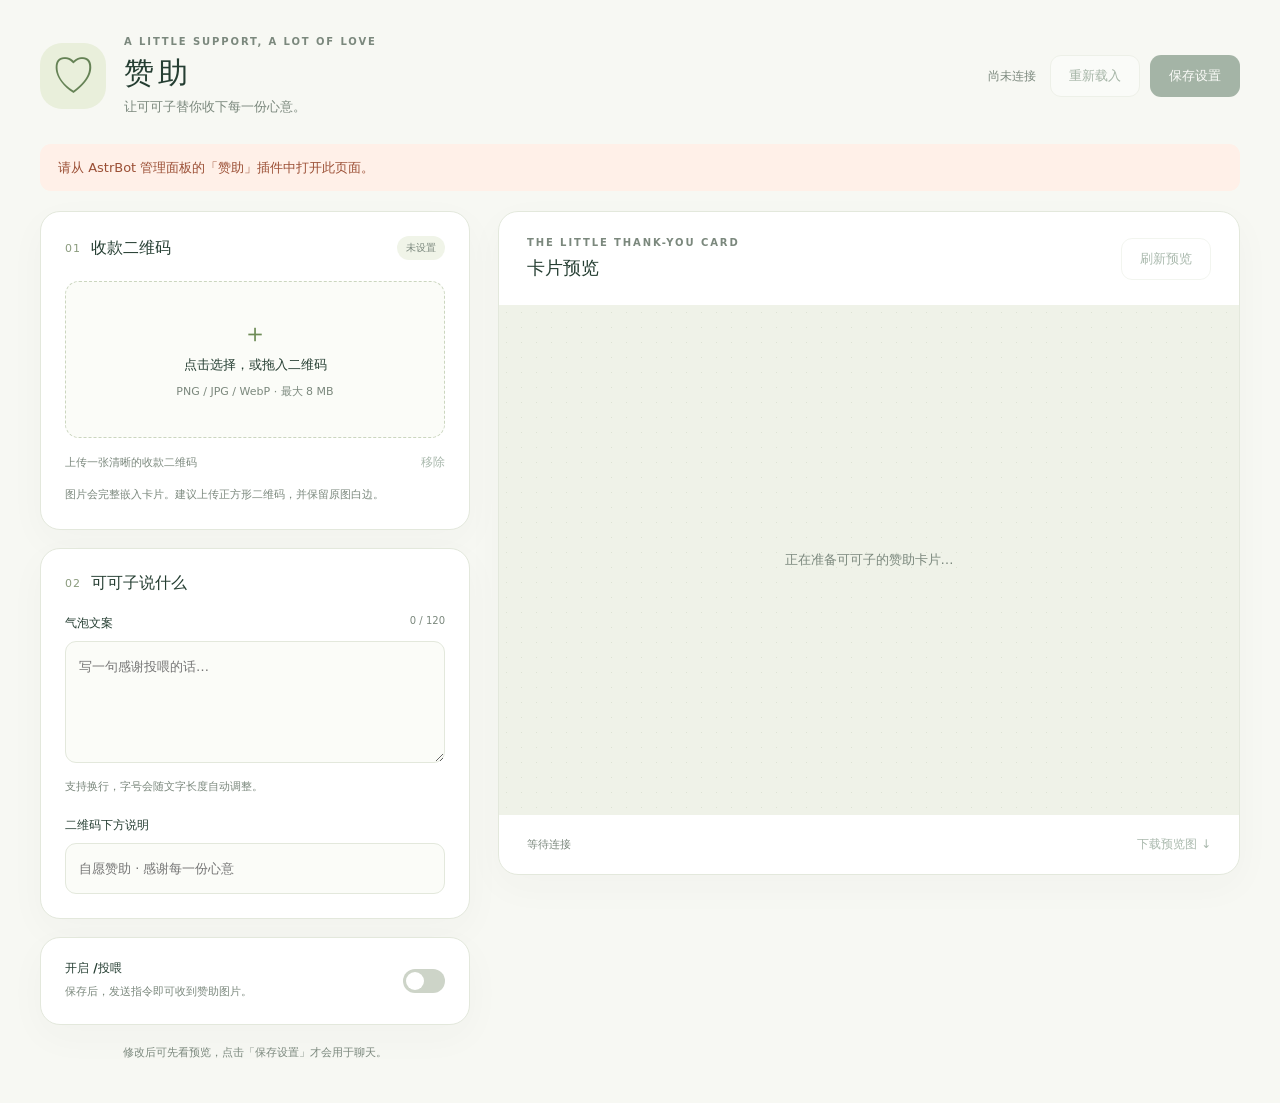
==== views/settings/index.html @ b1eaca6d "feat: 新增可可子赞助图片与配置预览 支持 /投喂 返回赞助卡片，使用用户参考图生成透明角色，完整嵌入付款二维码并支持气泡文案配置。提供兼容 Pages 与 Views 的管理页面，上传和预览使用" ====
<!doctype html>
<html lang="zh-CN">
<head>
  <meta charset="UTF-8" />
  <meta name="viewport" content="width=device-width,initial-scale=1" />
  <title>赞助设置</title>
  <link rel="stylesheet" href="./style.css" />
</head>
<body>
  <main>
    <header>
      <div class="brand"><span class="brand-mark" aria-hidden="true">♡</span><div><p class="eyebrow">A LITTLE SUPPORT, A LOT OF LOVE</p><h1>赞助</h1><p class="subtitle">让可可子替你收下每一份心意。</p></div></div>
      <div class="header-actions"><span id="save-state" class="state">正在连接…</span><button id="reload" type="button" class="secondary">重新载入</button><button id="confirm-reload" type="button" class="secondary" hidden>放弃修改并载入</button><button id="save" type="button" disabled>保存设置</button></div>
    </header>
    <div id="notice" class="notice" role="status" aria-live="polite" hidden></div>
    <div class="layout">
      <form id="settings-form" class="controls" novalidate>
        <section class="panel">
          <div class="section-heading"><span class="step">01</span><h2>收款二维码</h2><span id="qr-state" class="tag">未设置</span></div>
          <label class="upload-zone" id="drop-zone" for="qr-file"><span class="upload-icon" aria-hidden="true">＋</span><strong>点击选择，或拖入二维码</strong><span>PNG / JPG / WebP · 最大 8 MB</span><input id="qr-file" type="file" accept="image/png,image/jpeg,image/webp" /></label>
          <div class="file-info"><span id="file-name">上传一张清晰的收款二维码</span><button type="button" id="remove-qr" class="text-button" disabled>移除</button></div>
          <p class="hint">图片会完整嵌入卡片。建议上传正方形二维码，并保留原图白边。</p>
        </section>
        <section class="panel">
          <div class="section-heading"><span class="step">02</span><h2>可可子说什么</h2></div>
          <label for="bubble-text">气泡文案 <span id="text-count" class="counter">0 / 120</span></label>
          <textarea id="bubble-text" rows="4" maxlength="120" placeholder="写一句感谢投喂的话…"></textarea>
          <p class="hint">支持换行，字号会随文字长度自动调整。</p>
          <label for="footer-text" class="spaced">二维码下方说明</label>
          <input id="footer-text" type="text" maxlength="32" placeholder="自愿赞助 · 感谢每一份心意" />
        </section>
        <section class="panel compact">
          <div><label for="enabled" class="toggle-title">开启 /投喂</label><p class="hint">保存后，发送指令即可收到赞助图片。</p></div>
          <label class="switch"><input id="enabled" type="checkbox" /><span></span></label>
        </section>
        <p class="local-note">修改后可先看预览，点击「保存设置」才会用于聊天。</p>
      </form>
      <section class="preview-panel" aria-labelledby="preview-title">
        <div class="preview-heading"><div><p class="eyebrow">THE LITTLE THANK-YOU CARD</p><h2 id="preview-title">卡片预览</h2></div><button id="refresh-preview" type="button" class="secondary" disabled>刷新预览</button></div>
        <div class="preview-stage"><div id="preview-empty">正在准备可可子的赞助卡片…</div><img id="preview-image" alt="赞助卡片预览" hidden /></div>
        <div class="preview-footer"><span id="preview-state" role="status">等待连接</span><button id="download" type="button" class="text-button" disabled>下载预览图 ↓</button></div>
      </section>
    </div>
  </main>
  <script type="module" src="./app.js"></script>
</body>
</html>
---- views/settings/style.css ----
:root{font-family:"Microsoft YaHei","PingFang SC",system-ui,sans-serif;color:#253e32;background:#f7f8f3;font-synthesis:none;--surface:#fff;--border:#e3e8dc;--muted:#7b887d;--accent:#42644a;--soft:#f0f4e8;--input:#fbfcf8;--shadow:0 12px 38px #314c3b08;color-scheme:light}
*{box-sizing:border-box}body{margin:0}main{max-width:1320px;margin:auto;padding:36px 40px 40px}header{display:flex;align-items:center;justify-content:space-between;gap:24px;margin-bottom:28px}.brand{display:flex;gap:18px;align-items:center}.brand-mark{display:grid;place-items:center;width:66px;height:66px;border-radius:22px;background:#e9efdb;color:#658255;font-size:45px;font-family:serif}.eyebrow{font-size:10px;letter-spacing:1.9px;font-weight:650;color:var(--muted);margin:0 0 8px}h1{font-size:30px;line-height:1.2;margin:0 0 7px;font-weight:650;letter-spacing:4px}.subtitle{color:var(--muted);margin:0;font-size:13px}.header-actions{display:flex;align-items:center;gap:10px}button{border:1px solid transparent;background:var(--accent);color:white;font:inherit;font-size:13px;padding:11px 18px;border-radius:11px;cursor:pointer;white-space:nowrap;transition:.15s}button:hover{filter:brightness(.95);transform:translateY(-1px)}button:disabled{opacity:.45;cursor:default;transform:none}.secondary{color:var(--accent);border-color:var(--border);background:var(--surface)}.state{color:var(--muted);font-size:12px;margin-right:4px}.state.dirty{color:#a57d2c}.layout{display:grid;grid-template-columns:minmax(300px,430px) minmax(340px,1fr);gap:28px;align-items:start}.controls{display:flex;flex-direction:column;gap:18px}.panel,.preview-panel{background:var(--surface);border:1px solid var(--border);border-radius:20px;box-shadow:var(--shadow)}.panel{padding:24px}.section-heading{display:flex;align-items:center;gap:10px;margin-bottom:21px}h2{font-size:16px;font-weight:650;margin:0}.step{font-size:11px;letter-spacing:1px;color:#8a9b7d}.tag{margin-left:auto;font-size:10px;border-radius:20px;padding:5px 9px;color:var(--muted);background:var(--soft)}.tag.ready{color:#4c704e}.upload-zone{display:flex;flex-direction:column;align-items:center;justify-content:center;gap:10px;min-height:157px;border:1.5px dashed #cbd6bf;border-radius:14px;background:var(--input);cursor:pointer;text-align:center}.upload-zone:hover,.upload-zone.dragging{border-color:#73935b;background:var(--soft)}.upload-icon{font-size:26px;line-height:1;color:#6e8c57}.upload-zone strong{font-size:13px;font-weight:550}.upload-zone>span:last-of-type{font-size:11px;color:var(--muted)}.upload-zone input{position:absolute;width:1px;height:1px;opacity:0}.upload-zone:focus-within{outline:2px solid #8ba46d;outline-offset:3px}.file-info{display:flex;align-items:center;gap:12px;margin-top:12px;min-width:0}.file-info>span{color:var(--muted);font-size:11px;white-space:nowrap;text-overflow:ellipsis;overflow:hidden;flex:1}.text-button{border:0;background:none;color:var(--accent);padding:4px 0;font-size:12px}.hint{color:var(--muted);font-size:11px;line-height:1.8;margin:10px 0 0}label:not(.upload-zone):not(.switch){display:block;font-size:12px;font-weight:550;margin-bottom:9px}.counter{float:right;color:var(--muted);font-size:10px;font-weight:400}textarea,input[type=text]{width:100%;border:1px solid var(--border);border-radius:11px;background:var(--input);padding:13px;color:inherit;font:inherit;font-size:13px;line-height:1.8;resize:vertical}textarea:focus,input:focus{outline:2px solid #a4b98b66;border-color:#a4b98b}.spaced{margin-top:20px}.compact{display:flex;justify-content:space-between;align-items:center;padding:22px 24px;gap:15px}.compact .hint{margin:0}.toggle-title{margin-bottom:5px!important}.switch{position:relative;display:block;width:42px;height:24px;flex-shrink:0}.switch input{position:absolute;opacity:0}.switch span{display:block;border-radius:20px;width:42px;height:24px;background:#cdd4c8;cursor:pointer}.switch span:after{content:"";position:absolute;top:3px;left:3px;height:18px;width:18px;background:white;border-radius:100%;transition:.2s}.switch input:checked+span{background:var(--accent)}.switch input:checked+span:after{transform:translateX(18px)}.switch input:focus-visible+span{outline:2px solid #8ba46d;outline-offset:3px}.local-note{font-size:11px;color:var(--muted);text-align:center;margin:0;line-height:1.8}.preview-panel{overflow:hidden;position:sticky;top:20px}.preview-heading{display:flex;align-items:center;justify-content:space-between;gap:16px;padding:25px 28px}.preview-heading h2{font-size:18px}.preview-stage{display:grid;place-items:center;min-height:510px;background-color:#eff2e8;background-image:radial-gradient(#bcc8af60 .8px,transparent .8px);background-size:15px 15px;padding:26px}.preview-stage img{display:block;width:min(100%,400px);height:auto;border-radius:10px;box-shadow:0 14px 35px #34463020}.preview-stage img[hidden]{display:none}#preview-empty{text-align:center;color:var(--muted);font-size:13px}.preview-footer{display:flex;justify-content:space-between;align-items:center;gap:12px;padding:17px 28px;font-size:11px;color:var(--muted)}.notice{padding:13px 18px;border-radius:11px;margin:0 0 20px;font-size:13px;line-height:1.65;background:#ecf2df;color:#47613b}.notice.error{background:#fff0e8;color:#9b4f35}.notice[hidden]{display:none}.busy{cursor:progress}button:focus-visible{outline:2px solid #8ba46d;outline-offset:3px}
:root[data-theme=dark]{color:#e2e9de;background:#1c241f;--surface:#253128;--border:#3c493c;--muted:#a2b09e;--accent:#779761;--soft:#354431;--input:#202c23;--shadow:none;color-scheme:dark}:root[data-theme=dark] .brand-mark{background:#354431;color:#aacb91}:root[data-theme=dark] .preview-stage{background-color:#1c281f}:root[data-theme=dark] .notice{background:#354431;color:#d1dfc2}:root[data-theme=dark] .notice.error{background:#553a2e;color:#f2c2a8}
@media(max-width:1000px){main{padding:26px 24px}.header-actions{flex-wrap:wrap;justify-content:flex-end}.layout{gap:20px;grid-template-columns:minmax(280px,390px) minmax(280px,1fr)}.preview-heading{padding:22px}.preview-heading .eyebrow{letter-spacing:1px;font-size:9px}}
@media(max-width:740px){main{padding:22px 16px}header{align-items:flex-start;flex-direction:column;gap:20px}.header-actions{width:100%;justify-content:flex-end}.state{margin-right:auto}.layout{grid-template-columns:1fr}.preview-panel{position:static}.brand-mark{width:56px;height:56px}.panel{padding:22px}.preview-stage{min-height:360px;padding:20px}.preview-heading,.preview-footer{padding:20px}.eyebrow{font-size:9px}.preview-heading .eyebrow{display:none}}
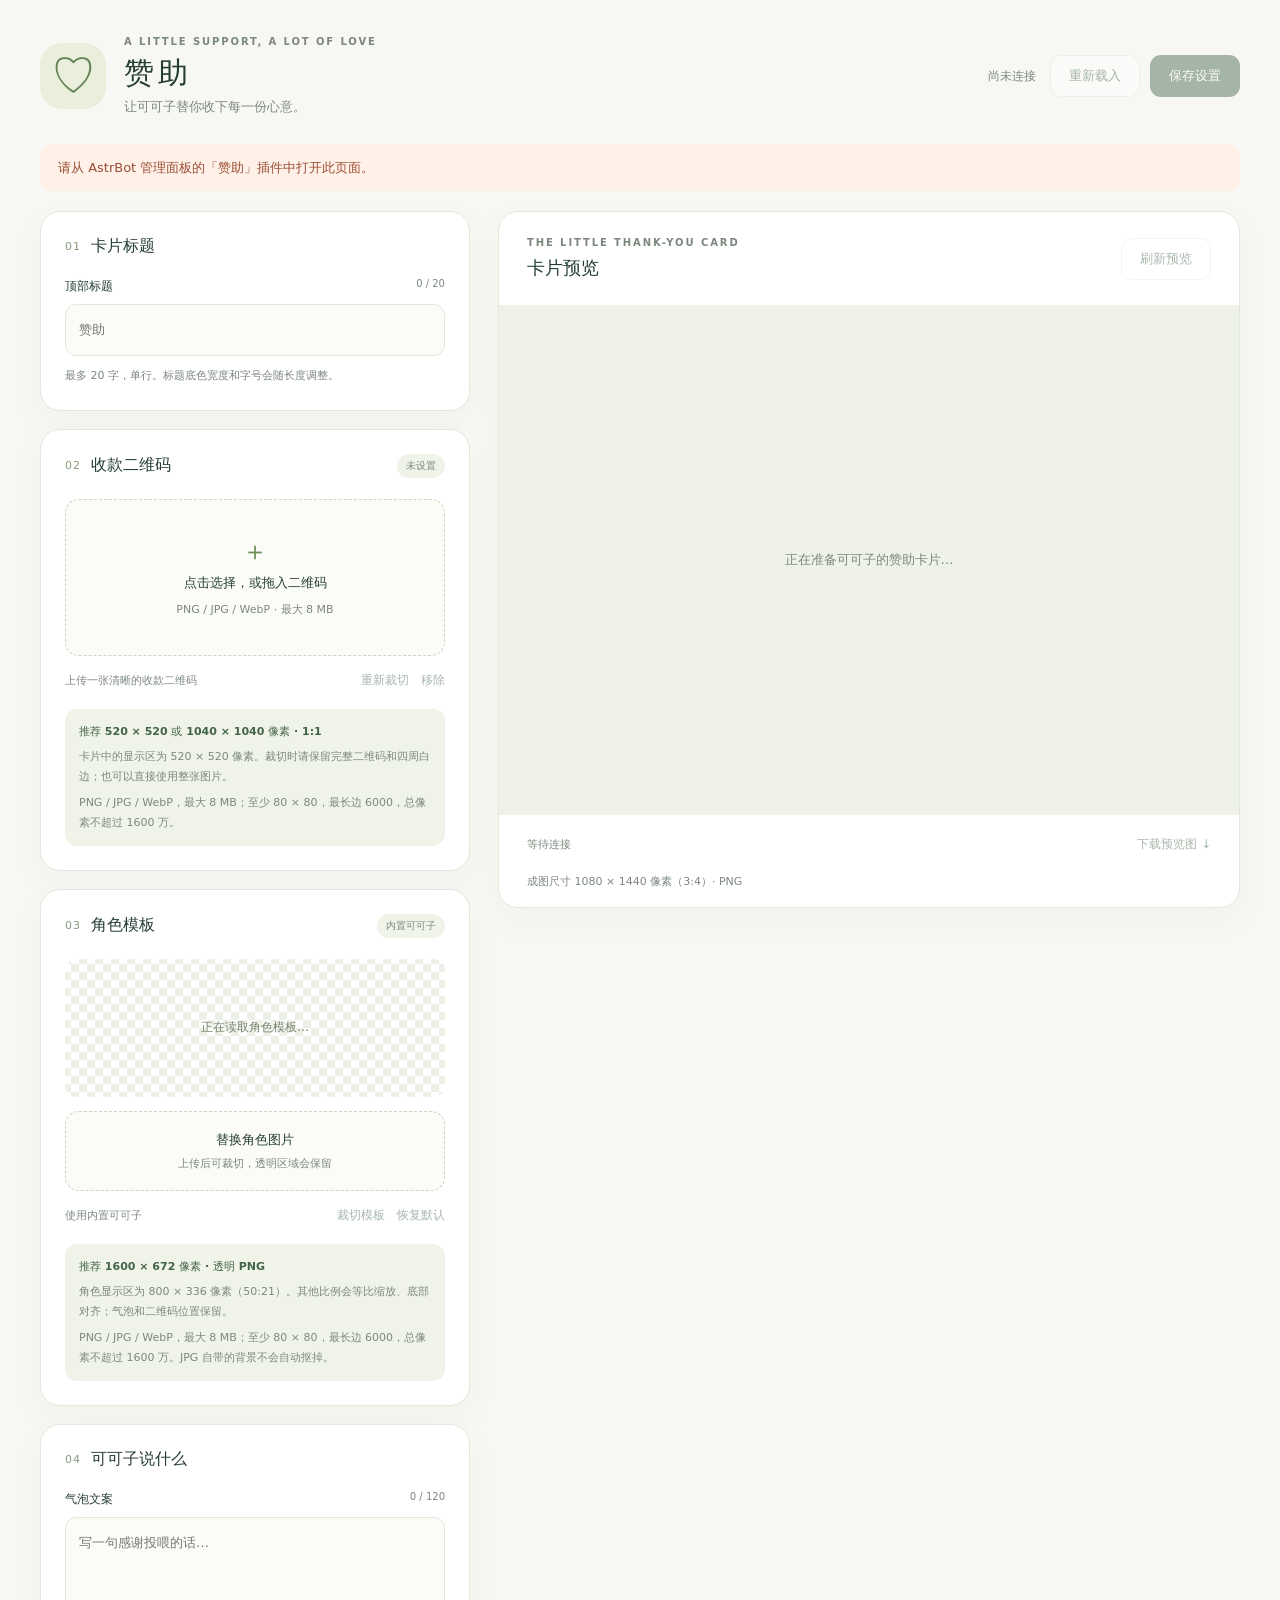
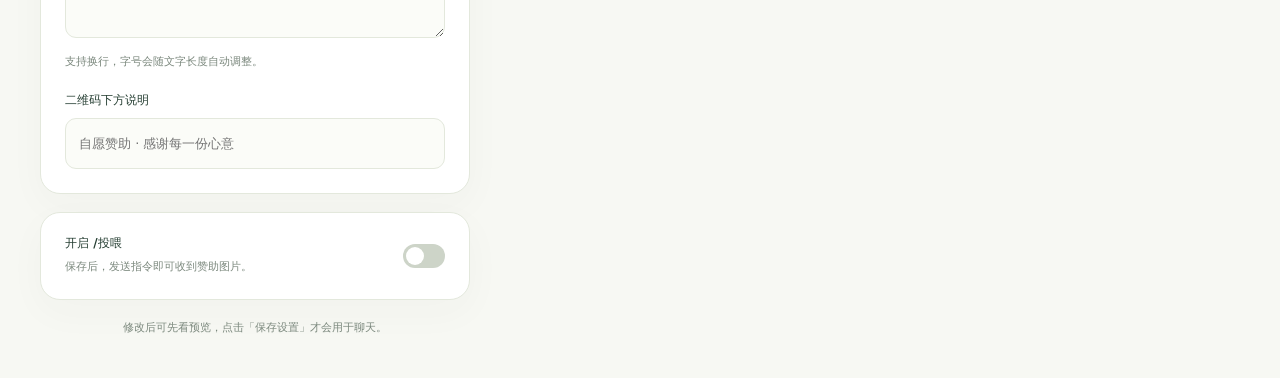
==== commit 72df8502: "feat: 支持赞助标题与角色模板配置及图片裁切 为赞助卡片增加可修改标题、角色模板替换和恢复默认，上传支持拖动及原图像素裁切；明确图片尺寸并保留透明度、原文件和草稿保存边界。升级至 0.2.0，兼容" ====
--- a/views/settings/index.html
+++ b/views/settings/index.html
@@ -16,13 +16,26 @@
     <div class="layout">
       <form id="settings-form" class="controls" novalidate>
         <section class="panel">
-          <div class="section-heading"><span class="step">01</span><h2>收款二维码</h2><span id="qr-state" class="tag">未设置</span></div>
-          <label class="upload-zone" id="drop-zone" for="qr-file"><span class="upload-icon" aria-hidden="true">＋</span><strong>点击选择，或拖入二维码</strong><span>PNG / JPG / WebP · 最大 8 MB</span><input id="qr-file" type="file" accept="image/png,image/jpeg,image/webp" /></label>
-          <div class="file-info"><span id="file-name">上传一张清晰的收款二维码</span><button type="button" id="remove-qr" class="text-button" disabled>移除</button></div>
-          <p class="hint">图片会完整嵌入卡片。建议上传正方形二维码，并保留原图白边。</p>
+          <div class="section-heading"><span class="step">01</span><h2>卡片标题</h2></div>
+          <label for="card-title">顶部标题 <span id="title-count" class="counter">0 / 20</span></label>
+          <input id="card-title" type="text" maxlength="20" placeholder="赞助" />
+          <p class="hint">最多 20 字，单行。标题底色宽度和字号会随长度调整。</p>
         </section>
         <section class="panel">
-          <div class="section-heading"><span class="step">02</span><h2>可可子说什么</h2></div>
+          <div class="section-heading"><span class="step">02</span><h2>收款二维码</h2><span id="qr-state" class="tag">未设置</span></div>
+          <label class="upload-zone" id="drop-zone" for="qr-file"><span class="upload-icon" aria-hidden="true">＋</span><strong>点击选择，或拖入二维码</strong><span>PNG / JPG / WebP · 最大 8 MB</span><input id="qr-file" type="file" accept="image/png,image/jpeg,image/webp" /></label>
+          <div class="file-info"><span id="file-name">上传一张清晰的收款二维码</span><button type="button" id="crop-qr" class="text-button" disabled>重新裁切</button><button type="button" id="remove-qr" class="text-button" disabled>移除</button></div>
+          <div class="image-spec"><strong>推荐 520 × 520 或 1040 × 1040 像素 · 1:1</strong><p>卡片中的显示区为 520 × 520 像素。裁切时请保留完整二维码和四周白边；也可以直接使用整张图片。</p><p>PNG / JPG / WebP，最大 8 MB；至少 80 × 80，最长边 6000，总像素不超过 1600 万。</p></div>
+        </section>
+        <section class="panel">
+          <div class="section-heading"><span class="step">03</span><h2>角色模板</h2><span id="character-state" class="tag">内置可可子</span></div>
+          <div class="template-thumb"><img id="character-preview" alt="当前角色模板" hidden /><span id="character-loading">正在读取角色模板…</span></div>
+          <label class="upload-zone compact-upload" id="character-drop-zone" for="character-file"><strong>替换角色图片</strong><span>上传后可裁切，透明区域会保留</span><input id="character-file" type="file" accept="image/png,image/jpeg,image/webp" /></label>
+          <div class="file-info"><span id="character-name">使用内置可可子</span><button type="button" id="crop-character" class="text-button" disabled>裁切模板</button><button type="button" id="restore-character" class="text-button" disabled>恢复默认</button></div>
+          <div class="image-spec"><strong>推荐 1600 × 672 像素 · 透明 PNG</strong><p>角色显示区为 800 × 336 像素（50:21）。其他比例会等比缩放、底部对齐；气泡和二维码位置保留。</p><p>PNG / JPG / WebP，最大 8 MB；至少 80 × 80，最长边 6000，总像素不超过 1600 万。JPG 自带的背景不会自动抠掉。</p></div>
+        </section>
+        <section class="panel">
+          <div class="section-heading"><span class="step">04</span><h2>可可子说什么</h2></div>
           <label for="bubble-text">气泡文案 <span id="text-count" class="counter">0 / 120</span></label>
           <textarea id="bubble-text" rows="4" maxlength="120" placeholder="写一句感谢投喂的话…"></textarea>
           <p class="hint">支持换行，字号会随文字长度自动调整。</p>
@@ -39,9 +52,19 @@
         <div class="preview-heading"><div><p class="eyebrow">THE LITTLE THANK-YOU CARD</p><h2 id="preview-title">卡片预览</h2></div><button id="refresh-preview" type="button" class="secondary" disabled>刷新预览</button></div>
         <div class="preview-stage"><div id="preview-empty">正在准备可可子的赞助卡片…</div><img id="preview-image" alt="赞助卡片预览" hidden /></div>
         <div class="preview-footer"><span id="preview-state" role="status">等待连接</span><button id="download" type="button" class="text-button" disabled>下载预览图 ↓</button></div>
+        <p class="output-spec">成图尺寸 1080 × 1440 像素（3:4）· PNG</p>
       </section>
     </div>
   </main>
+  <dialog id="crop-dialog" class="crop-dialog" aria-labelledby="crop-heading">
+    <div class="crop-heading"><div><h2 id="crop-heading">裁切图片</h2><p id="crop-help" class="hint"></p></div><button id="crop-cancel" class="secondary" type="button">取消</button></div>
+    <div class="crop-toolbar"><label for="crop-aspect">选区比例</label><select id="crop-aspect"><option value="free">自由裁切</option><option value="recommended" id="crop-recommended">推荐比例</option><option value="original">原图比例</option></select><button id="crop-reset" type="button" class="text-button">重置选区</button><span id="crop-source-size"></span></div>
+    <canvas id="crop-canvas" width="960" height="560" aria-label="拖动选框移动，拖动四角调整裁切范围"></canvas>
+    <p class="hint">拖动选框移动、拖动四角缩放，或在下方输入精确像素。选框外的区域会被裁掉。</p>
+    <div class="crop-numbers"><label>左侧 X<input id="crop-x" type="number" min="0" step="1" /></label><label>顶部 Y<input id="crop-y" type="number" min="0" step="1" /></label><label>宽度<input id="crop-width" type="number" min="1" step="1" /></label><label>高度<input id="crop-height" type="number" min="1" step="1" /></label></div>
+    <p id="crop-size-error" class="crop-error" hidden>选区至少需要 80 × 80 像素。</p>
+    <div class="crop-actions"><span id="crop-selection-size" aria-live="polite"></span><button id="crop-original" type="button" class="secondary">使用整张图片</button><button id="crop-apply" type="button">应用裁切</button></div>
+  </dialog>
   <script type="module" src="./app.js"></script>
 </body>
 </html>
--- a/views/settings/style.css
+++ b/views/settings/style.css
@@ -3,3 +3,6 @@
 :root[data-theme=dark]{color:#e2e9de;background:#1c241f;--surface:#253128;--border:#3c493c;--muted:#a2b09e;--accent:#779761;--soft:#354431;--input:#202c23;--shadow:none;color-scheme:dark}:root[data-theme=dark] .brand-mark{background:#354431;color:#aacb91}:root[data-theme=dark] .preview-stage{background-color:#1c281f}:root[data-theme=dark] .notice{background:#354431;color:#d1dfc2}:root[data-theme=dark] .notice.error{background:#553a2e;color:#f2c2a8}
 @media(max-width:1000px){main{padding:26px 24px}.header-actions{flex-wrap:wrap;justify-content:flex-end}.layout{gap:20px;grid-template-columns:minmax(280px,390px) minmax(280px,1fr)}.preview-heading{padding:22px}.preview-heading .eyebrow{letter-spacing:1px;font-size:9px}}
 @media(max-width:740px){main{padding:22px 16px}header{align-items:flex-start;flex-direction:column;gap:20px}.header-actions{width:100%;justify-content:flex-end}.state{margin-right:auto}.layout{grid-template-columns:1fr}.preview-panel{position:static}.brand-mark{width:56px;height:56px}.panel{padding:22px}.preview-stage{min-height:360px;padding:20px}.preview-heading,.preview-footer{padding:20px}.eyebrow{font-size:9px}.preview-heading .eyebrow{display:none}}
+.image-spec{margin-top:16px;padding:13px 14px;border-radius:12px;background:var(--soft);font-size:11px;line-height:1.8;color:var(--muted)}
+.image-spec strong{color:var(--accent);font-size:11px;font-weight:600}.image-spec p{margin:6px 0 0}.compact-upload{min-height:80px;margin-top:14px;gap:7px}.template-thumb{height:138px;display:grid;place-items:center;border-radius:12px;overflow:hidden;background:repeating-conic-gradient(#edf0e7 0% 25%,#fff 0% 50%) 50% / 16px 16px}.template-thumb img{display:block;max-width:100%;max-height:138px;object-fit:contain}.template-thumb img[hidden]{display:none}.template-thumb span{font-size:12px;color:#738369}.output-spec{margin:0;padding:0 28px 18px;color:var(--muted);font-size:11px}.file-info{flex-wrap:wrap}.file-info>span{min-width:60px}.crop-dialog{border:1px solid var(--border);border-radius:20px;width:min(880px,calc(100vw - 28px));max-height:calc(100dvh - 28px);padding:24px;background:var(--surface);color:inherit;box-shadow:0 20px 80px #0003;overflow:auto}.crop-dialog::backdrop{background:#14231bcc;backdrop-filter:blur(3px)}.crop-heading{display:flex;justify-content:space-between;align-items:flex-start;gap:18px}.crop-heading h2{font-size:20px}.crop-heading .hint{max-width:600px}.crop-toolbar{display:flex;align-items:center;flex-wrap:wrap;gap:12px;margin:20px 0 14px;font-size:12px}.crop-toolbar label{margin:0!important}.crop-toolbar select{border:1px solid var(--border);padding:8px;border-radius:8px;background:var(--input);color:inherit}.crop-toolbar>span{margin-left:auto;color:var(--muted);font-size:11px}#crop-canvas{display:block;width:100%;height:auto;touch-action:none;border-radius:10px;cursor:crosshair}.crop-numbers{display:grid;grid-template-columns:repeat(4,1fr);gap:12px;margin-top:16px}.crop-numbers input{width:100%;margin-top:8px;border:1px solid var(--border);border-radius:8px;padding:9px;background:var(--input);color:inherit;font:inherit}.crop-actions{display:flex;align-items:center;gap:10px;margin-top:18px}.crop-actions>span{margin-right:auto;font-size:12px;color:var(--muted)}.crop-error{color:#af6139;font-size:12px}.crop-error[hidden]{display:none}
+@media(max-width:540px){.crop-dialog{padding:18px}.crop-numbers{gap:8px}.crop-actions{flex-wrap:wrap}.crop-actions>span{width:100%}.crop-toolbar{gap:9px}.crop-toolbar>span{width:100%;margin:0}.crop-heading h2{font-size:17px}}
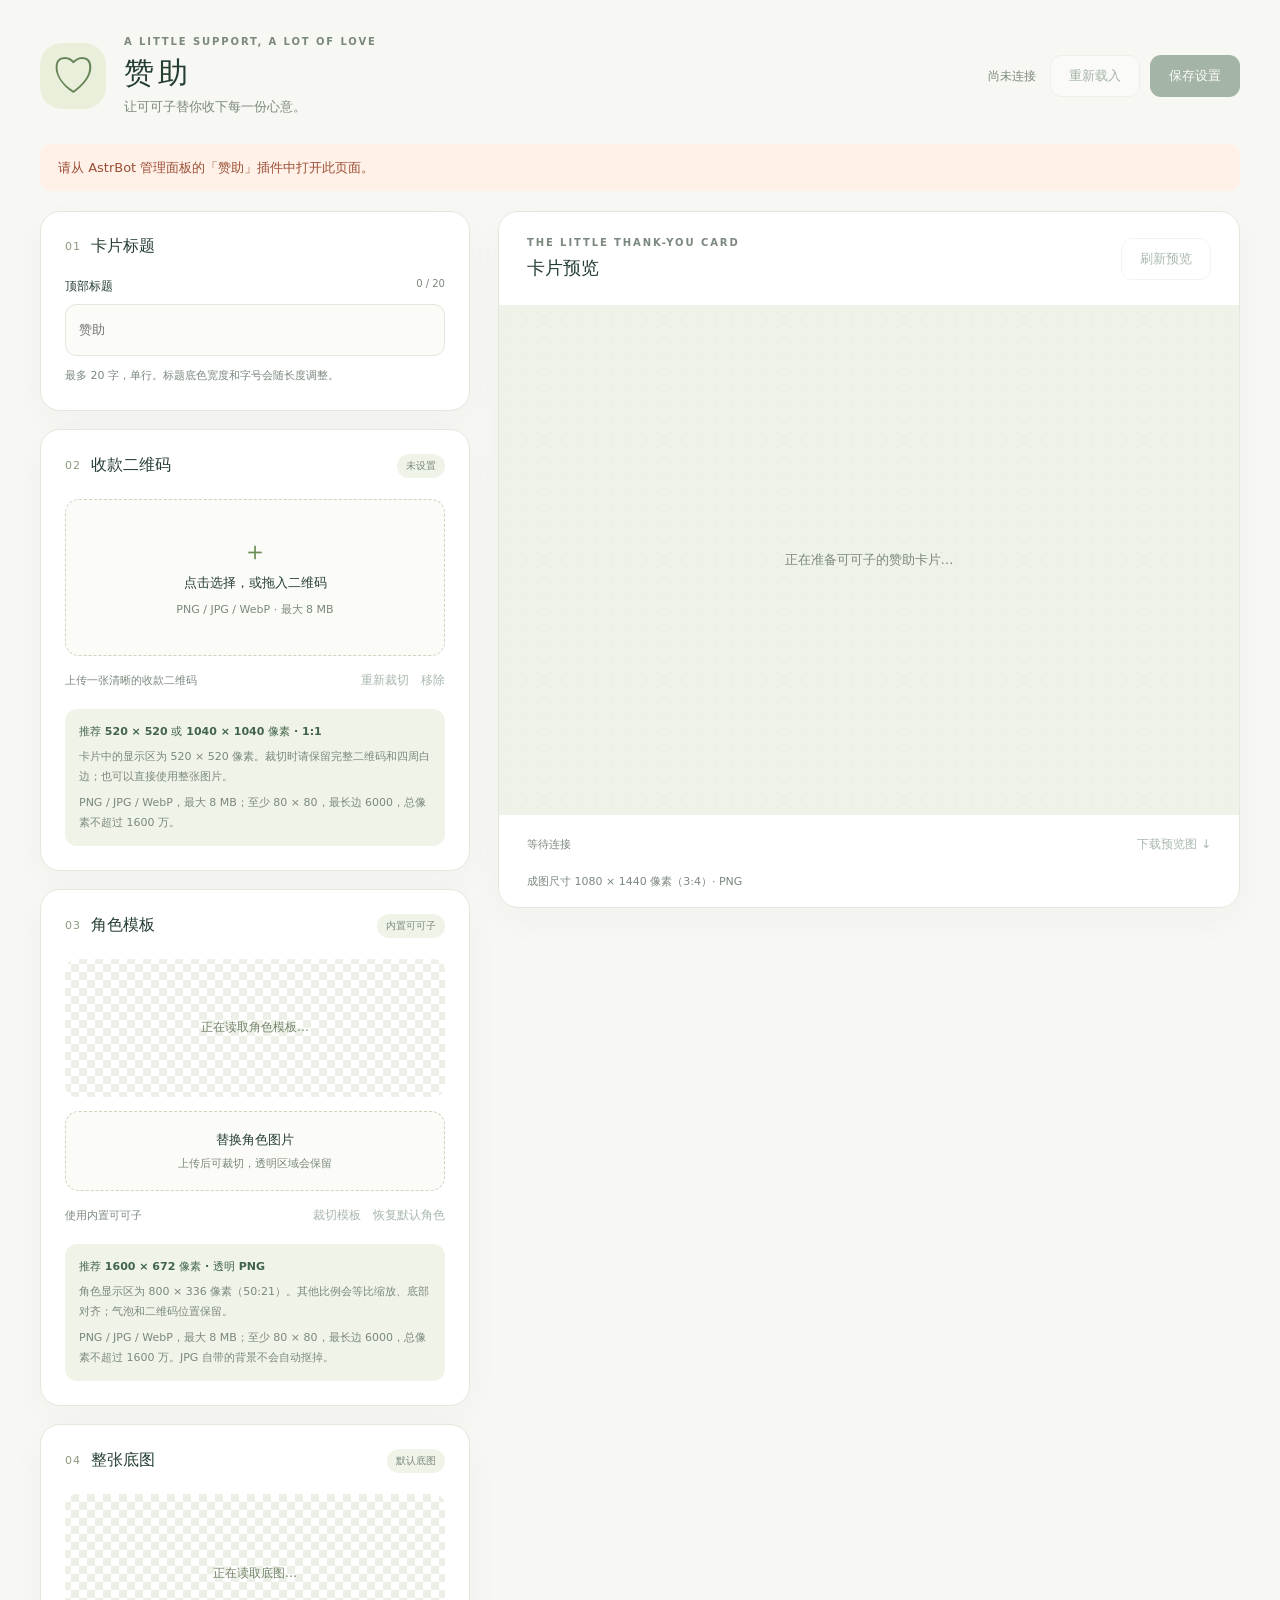
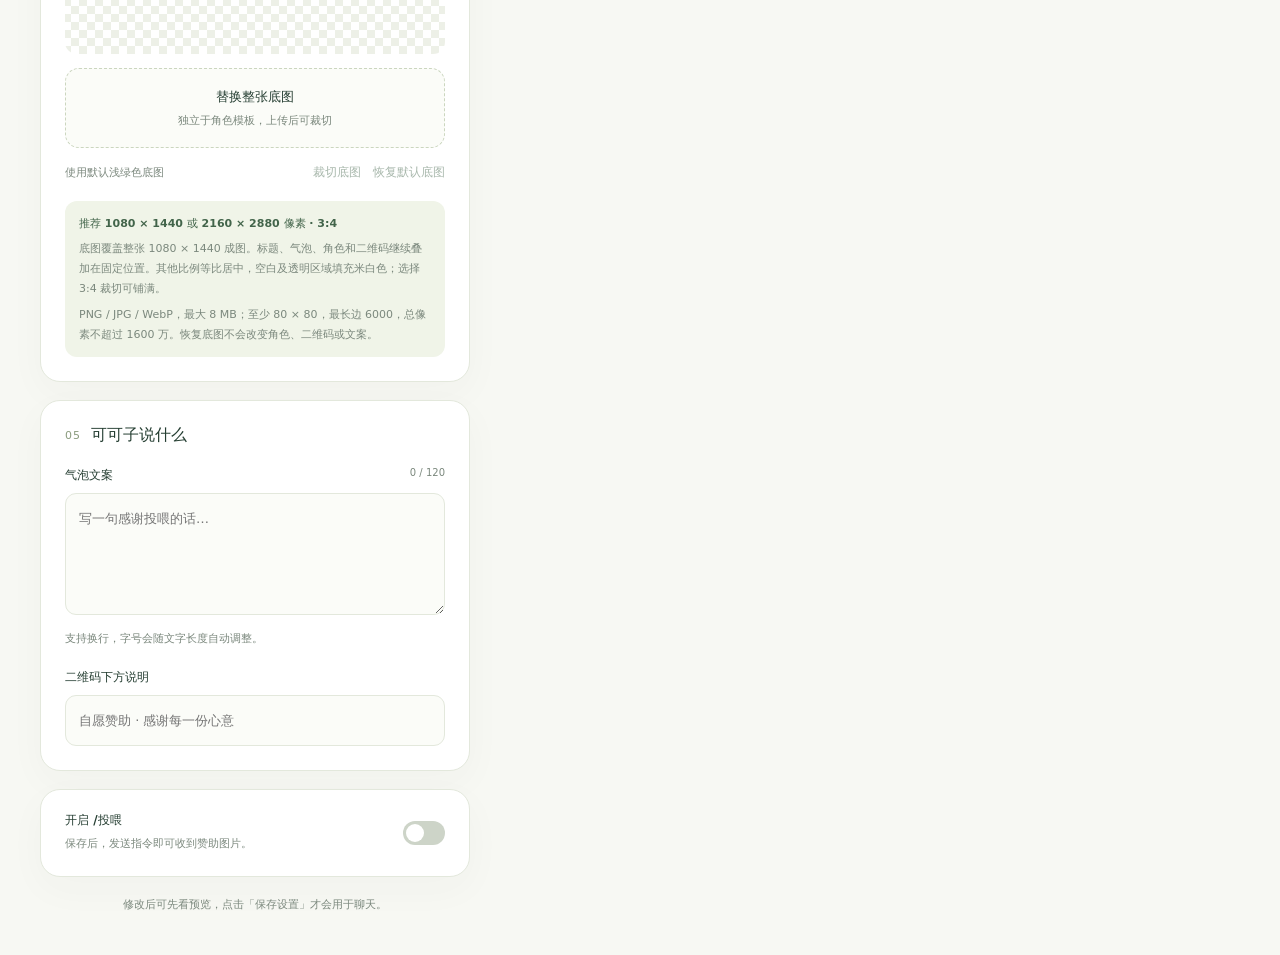
==== commit d497678b: "feat: 支持角色与整张底图独立替换和恢复 新增整张底图上传配置、3:4 裁切与默认底图预览，保留标题、气泡、角色和二维码图层的位置。角色与底图可分别恢复，兼容已有配置，并补充尺寸说明及缓存更新。版" ====
--- a/views/settings/index.html
+++ b/views/settings/index.html
@@ -31,11 +31,18 @@
           <div class="section-heading"><span class="step">03</span><h2>角色模板</h2><span id="character-state" class="tag">内置可可子</span></div>
           <div class="template-thumb"><img id="character-preview" alt="当前角色模板" hidden /><span id="character-loading">正在读取角色模板…</span></div>
           <label class="upload-zone compact-upload" id="character-drop-zone" for="character-file"><strong>替换角色图片</strong><span>上传后可裁切，透明区域会保留</span><input id="character-file" type="file" accept="image/png,image/jpeg,image/webp" /></label>
-          <div class="file-info"><span id="character-name">使用内置可可子</span><button type="button" id="crop-character" class="text-button" disabled>裁切模板</button><button type="button" id="restore-character" class="text-button" disabled>恢复默认</button></div>
+          <div class="file-info"><span id="character-name">使用内置可可子</span><button type="button" id="crop-character" class="text-button" disabled>裁切模板</button><button type="button" id="restore-character" class="text-button" disabled>恢复默认角色</button></div>
           <div class="image-spec"><strong>推荐 1600 × 672 像素 · 透明 PNG</strong><p>角色显示区为 800 × 336 像素（50:21）。其他比例会等比缩放、底部对齐；气泡和二维码位置保留。</p><p>PNG / JPG / WebP，最大 8 MB；至少 80 × 80，最长边 6000，总像素不超过 1600 万。JPG 自带的背景不会自动抠掉。</p></div>
         </section>
         <section class="panel">
-          <div class="section-heading"><span class="step">04</span><h2>可可子说什么</h2></div>
+          <div class="section-heading"><span class="step">04</span><h2>整张底图</h2><span id="background-state" class="tag">默认底图</span></div>
+          <div class="template-thumb background-thumb"><img id="background-preview" alt="当前整张底图" hidden /><span id="background-loading">正在读取底图…</span></div>
+          <label class="upload-zone compact-upload" id="background-drop-zone" for="background-file"><strong>替换整张底图</strong><span>独立于角色模板，上传后可裁切</span><input id="background-file" type="file" accept="image/png,image/jpeg,image/webp" /></label>
+          <div class="file-info"><span id="background-name">使用默认浅绿色底图</span><button type="button" id="crop-background" class="text-button" disabled>裁切底图</button><button type="button" id="restore-background" class="text-button" disabled>恢复默认底图</button></div>
+          <div class="image-spec"><strong>推荐 1080 × 1440 或 2160 × 2880 像素 · 3:4</strong><p>底图覆盖整张 1080 × 1440 成图。标题、气泡、角色和二维码继续叠加在固定位置。其他比例等比居中，空白及透明区域填充米白色；选择 3:4 裁切可铺满。</p><p>PNG / JPG / WebP，最大 8 MB；至少 80 × 80，最长边 6000，总像素不超过 1600 万。恢复底图不会改变角色、二维码或文案。</p></div>
+        </section>
+        <section class="panel">
+          <div class="section-heading"><span class="step">05</span><h2>可可子说什么</h2></div>
           <label for="bubble-text">气泡文案 <span id="text-count" class="counter">0 / 120</span></label>
           <textarea id="bubble-text" rows="4" maxlength="120" placeholder="写一句感谢投喂的话…"></textarea>
           <p class="hint">支持换行，字号会随文字长度自动调整。</p>
--- a/views/settings/style.css
+++ b/views/settings/style.css
@@ -4,5 +4,6 @@
 @media(max-width:1000px){main{padding:26px 24px}.header-actions{flex-wrap:wrap;justify-content:flex-end}.layout{gap:20px;grid-template-columns:minmax(280px,390px) minmax(280px,1fr)}.preview-heading{padding:22px}.preview-heading .eyebrow{letter-spacing:1px;font-size:9px}}
 @media(max-width:740px){main{padding:22px 16px}header{align-items:flex-start;flex-direction:column;gap:20px}.header-actions{width:100%;justify-content:flex-end}.state{margin-right:auto}.layout{grid-template-columns:1fr}.preview-panel{position:static}.brand-mark{width:56px;height:56px}.panel{padding:22px}.preview-stage{min-height:360px;padding:20px}.preview-heading,.preview-footer{padding:20px}.eyebrow{font-size:9px}.preview-heading .eyebrow{display:none}}
 .image-spec{margin-top:16px;padding:13px 14px;border-radius:12px;background:var(--soft);font-size:11px;line-height:1.8;color:var(--muted)}
+.template-thumb.background-thumb{height:160px}.template-thumb.background-thumb img{max-height:160px}
 .image-spec strong{color:var(--accent);font-size:11px;font-weight:600}.image-spec p{margin:6px 0 0}.compact-upload{min-height:80px;margin-top:14px;gap:7px}.template-thumb{height:138px;display:grid;place-items:center;border-radius:12px;overflow:hidden;background:repeating-conic-gradient(#edf0e7 0% 25%,#fff 0% 50%) 50% / 16px 16px}.template-thumb img{display:block;max-width:100%;max-height:138px;object-fit:contain}.template-thumb img[hidden]{display:none}.template-thumb span{font-size:12px;color:#738369}.output-spec{margin:0;padding:0 28px 18px;color:var(--muted);font-size:11px}.file-info{flex-wrap:wrap}.file-info>span{min-width:60px}.crop-dialog{border:1px solid var(--border);border-radius:20px;width:min(880px,calc(100vw - 28px));max-height:calc(100dvh - 28px);padding:24px;background:var(--surface);color:inherit;box-shadow:0 20px 80px #0003;overflow:auto}.crop-dialog::backdrop{background:#14231bcc;backdrop-filter:blur(3px)}.crop-heading{display:flex;justify-content:space-between;align-items:flex-start;gap:18px}.crop-heading h2{font-size:20px}.crop-heading .hint{max-width:600px}.crop-toolbar{display:flex;align-items:center;flex-wrap:wrap;gap:12px;margin:20px 0 14px;font-size:12px}.crop-toolbar label{margin:0!important}.crop-toolbar select{border:1px solid var(--border);padding:8px;border-radius:8px;background:var(--input);color:inherit}.crop-toolbar>span{margin-left:auto;color:var(--muted);font-size:11px}#crop-canvas{display:block;width:100%;height:auto;touch-action:none;border-radius:10px;cursor:crosshair}.crop-numbers{display:grid;grid-template-columns:repeat(4,1fr);gap:12px;margin-top:16px}.crop-numbers input{width:100%;margin-top:8px;border:1px solid var(--border);border-radius:8px;padding:9px;background:var(--input);color:inherit;font:inherit}.crop-actions{display:flex;align-items:center;gap:10px;margin-top:18px}.crop-actions>span{margin-right:auto;font-size:12px;color:var(--muted)}.crop-error{color:#af6139;font-size:12px}.crop-error[hidden]{display:none}
 @media(max-width:540px){.crop-dialog{padding:18px}.crop-numbers{gap:8px}.crop-actions{flex-wrap:wrap}.crop-actions>span{width:100%}.crop-toolbar{gap:9px}.crop-toolbar>span{width:100%;margin:0}.crop-heading h2{font-size:17px}}
